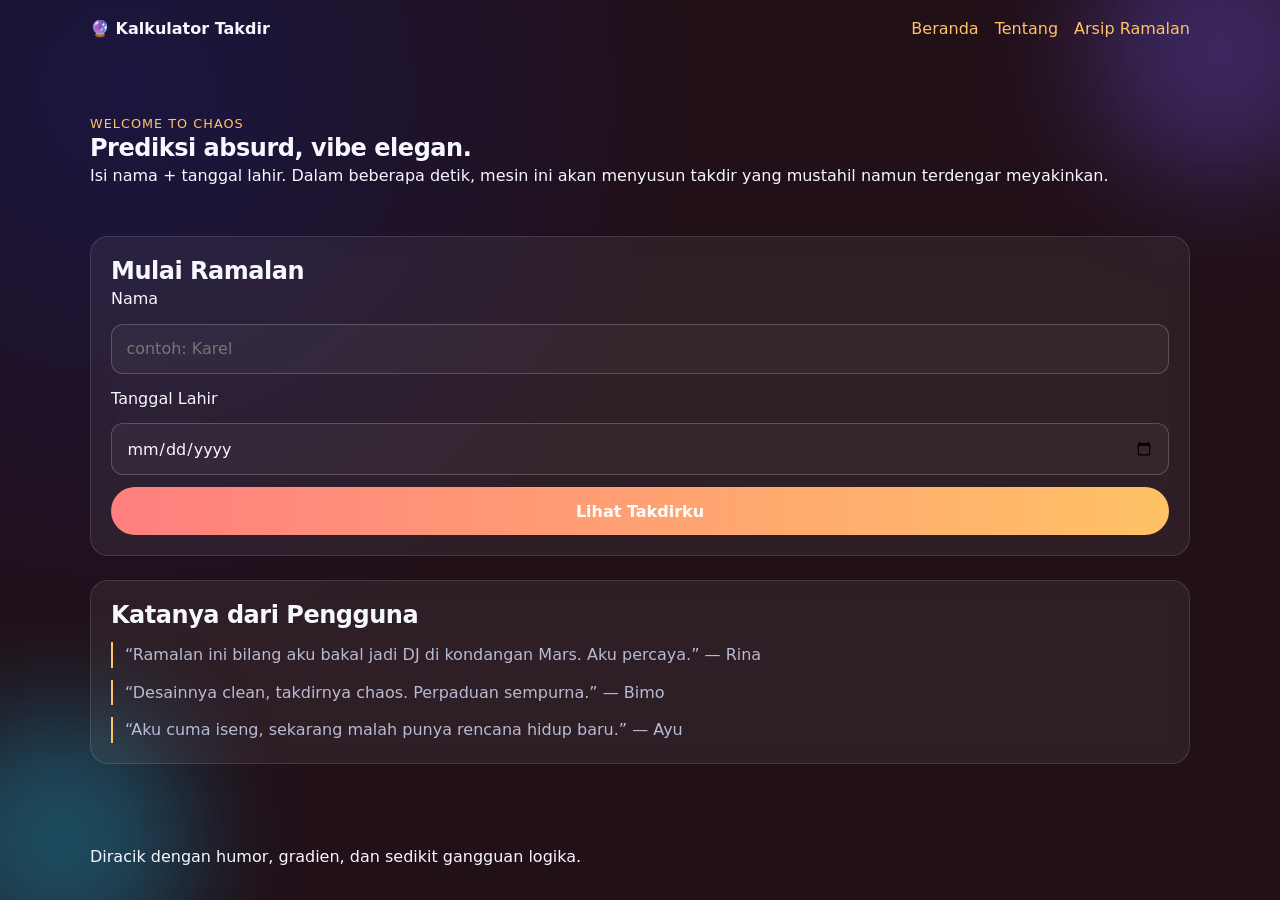
==== index.html @ c01f161c "feat: scaffold kalkulator takdir website with 30 handcrafted files" ====
<!doctype html>
<html lang="id">
  <head>
    <meta charset="UTF-8" />
    <meta name="viewport" content="width=device-width, initial-scale=1.0" />
    <title>Kalkulator Takdir — Ramalan Absurd yang Aneh Tapi Menyenangkan</title>
    <meta
      name="description"
      content="Masukkan nama dan tanggal lahir, lalu biarkan mesin takdir absurd menebak masa depanmu dengan tingkat kekonyolan maksimal."
    />
    <link rel="stylesheet" href="assets/css/reset.css" />
    <link rel="stylesheet" href="assets/css/base.css" />
    <link rel="stylesheet" href="assets/css/layout.css" />
    <link rel="stylesheet" href="assets/css/components.css" />
    <link rel="stylesheet" href="assets/css/animations.css" />
    <link rel="stylesheet" href="assets/css/themes.css" />
  </head>
  <body>
    <div class="bg-orb bg-orb--one" aria-hidden="true"></div>
    <div class="bg-orb bg-orb--two" aria-hidden="true"></div>

    <header class="site-header">
      <div class="container">
        <div class="brand">🔮 Kalkulator Takdir</div>
        <nav class="site-nav">
          <a href="index.html">Beranda</a>
          <a href="pages/tentang.html">Tentang</a>
          <a href="pages/arsip.html">Arsip Ramalan</a>
        </nav>
      </div>
    </header>

    <main class="container">
      <section class="hero" id="hero">
        <p class="eyebrow">Welcome to Chaos</p>
        <h1>Prediksi absurd, vibe elegan.</h1>
        <p>
          Isi nama + tanggal lahir. Dalam beberapa detik, mesin ini akan menyusun takdir yang mustahil
          namun terdengar meyakinkan.
        </p>
      </section>

      <section class="card form-card" id="ramal-form-section">
        <h2>Mulai Ramalan</h2>
        <form id="destiny-form" autocomplete="off">
          <label for="name">Nama</label>
          <input id="name" name="name" type="text" placeholder="contoh: Karel" required />

          <label for="birthdate">Tanggal Lahir</label>
          <input id="birthdate" name="birthdate" type="date" required />

          <button type="submit" class="btn">Lihat Takdirku</button>
        </form>
      </section>

      <section class="card result-card hidden" id="result" aria-live="polite">
        <h2>Hasil Ramalanmu</h2>
        <blockquote id="prediction">Menunggu energi kosmik...</blockquote>
        <div class="result-meta" id="result-meta"></div>
        <div class="actions">
          <button id="reroll" class="btn btn--ghost">Acak Lagi</button>
          <button id="copy" class="btn btn--ghost">Salin Hasil</button>
        </div>
      </section>

      <section class="card" id="testimonial-section">
        <h2>Katanya dari Pengguna</h2>
        <ul id="testimonials" class="testimonial-list"></ul>
      </section>
    </main>

    <footer class="site-footer">
      <div class="container">
        <p>Diracik dengan humor, gradien, dan sedikit gangguan logika.</p>
      </div>
    </footer>

    <script src="assets/js/destiny-engine.js" defer></script>
    <script src="assets/js/form-handler.js" defer></script>
    <script src="assets/js/share.js" defer></script>
    <script src="assets/js/ui-effects.js" defer></script>
    <script src="assets/js/main.js" defer></script>
  </body>
</html>
---- assets/css/base.css ----
:root {
  --bg: #09090f;
  --panel: rgba(255,255,255,0.06);
  --text: #f7f8ff;
  --muted: #b8bbd4;
  --accent: #9c7cff;
  --accent-2: #4dd9ff;
}

body {
  font-family: Inter, ui-sans-serif, system-ui, -apple-system, Segoe UI, Roboto, sans-serif;
  background: radial-gradient(circle at 10% 10%, #1b1640 0%, var(--bg) 40%);
  color: var(--text);
  line-height: 1.6;
}

h1, h2 { letter-spacing: -0.02em; line-height: 1.2; }
a { color: var(--accent-2); text-decoration: none; }
a:hover { text-decoration: underline; }
.hidden { display: none; }
---- assets/css/layout.css ----
.container { width: min(1100px, 92vw); margin: 0 auto; }
.site-header, .site-footer { padding: 1rem 0; }
.site-header .container, .site-footer .container {
  display: flex;
  justify-content: space-between;
  align-items: center;
}
.site-nav { display: flex; gap: 1rem; }
main.container { padding: 2rem 0 4rem; display: grid; gap: 1.5rem; }
.hero { padding: 1.5rem 0; }
.prose { padding: 3rem 0; max-width: 72ch; }
---- assets/css/components.css ----
.brand { font-weight: 700; }
.eyebrow { color: var(--accent-2); text-transform: uppercase; font-size: 0.8rem; letter-spacing: 0.08em; }
.card {
  background: var(--panel);
  border: 1px solid rgba(255,255,255,0.12);
  border-radius: 18px;
  padding: 1.25rem;
  backdrop-filter: blur(10px);
}
#destiny-form { display: grid; gap: 0.75rem; }
input {
  border-radius: 12px;
  border: 1px solid rgba(255,255,255,0.2);
  background: rgba(255,255,255,0.04);
  color: var(--text);
  padding: 0.7rem 0.9rem;
}
.btn {
  border: none;
  border-radius: 999px;
  background: linear-gradient(90deg, var(--accent), var(--accent-2));
  color: #fff;
  font-weight: 700;
  padding: 0.7rem 1rem;
  cursor: pointer;
}
.btn--ghost { background: rgba(255,255,255,0.12); }
.actions { display: flex; gap: 0.7rem; margin-top: 1rem; flex-wrap: wrap; }
blockquote { font-size: 1.25rem; margin-top: 0.6rem; }
.testimonial-list { list-style: none; display: grid; gap: 0.75rem; margin-top: 0.75rem; }
.testimonial-list li { border-left: 2px solid var(--accent-2); padding-left: 0.75rem; color: var(--muted); }
---- assets/css/animations.css ----
@keyframes fadeUp {
  from { opacity: 0; transform: translateY(8px); }
  to { opacity: 1; transform: translateY(0); }
}
.card, .hero { animation: fadeUp .45s ease both; }

.bg-orb {
  width: 260px;
  height: 260px;
  border-radius: 50%;
  position: fixed;
  filter: blur(60px);
  opacity: .32;
  z-index: -1;
}
.bg-orb--one { background: #7a5dff; top: -80px; right: -70px; }
.bg-orb--two { background: #16d2ff; left: -70px; bottom: -70px; }
---- assets/css/themes.css ----
:root[data-theme="sunrise"] {
  --bg: #211018;
  --accent: #ff7f7f;
  --accent-2: #ffc266;
}

:root[data-theme="ocean"] {
  --bg: #041723;
  --accent: #3a8dff;
  --accent-2: #22d4be;
}
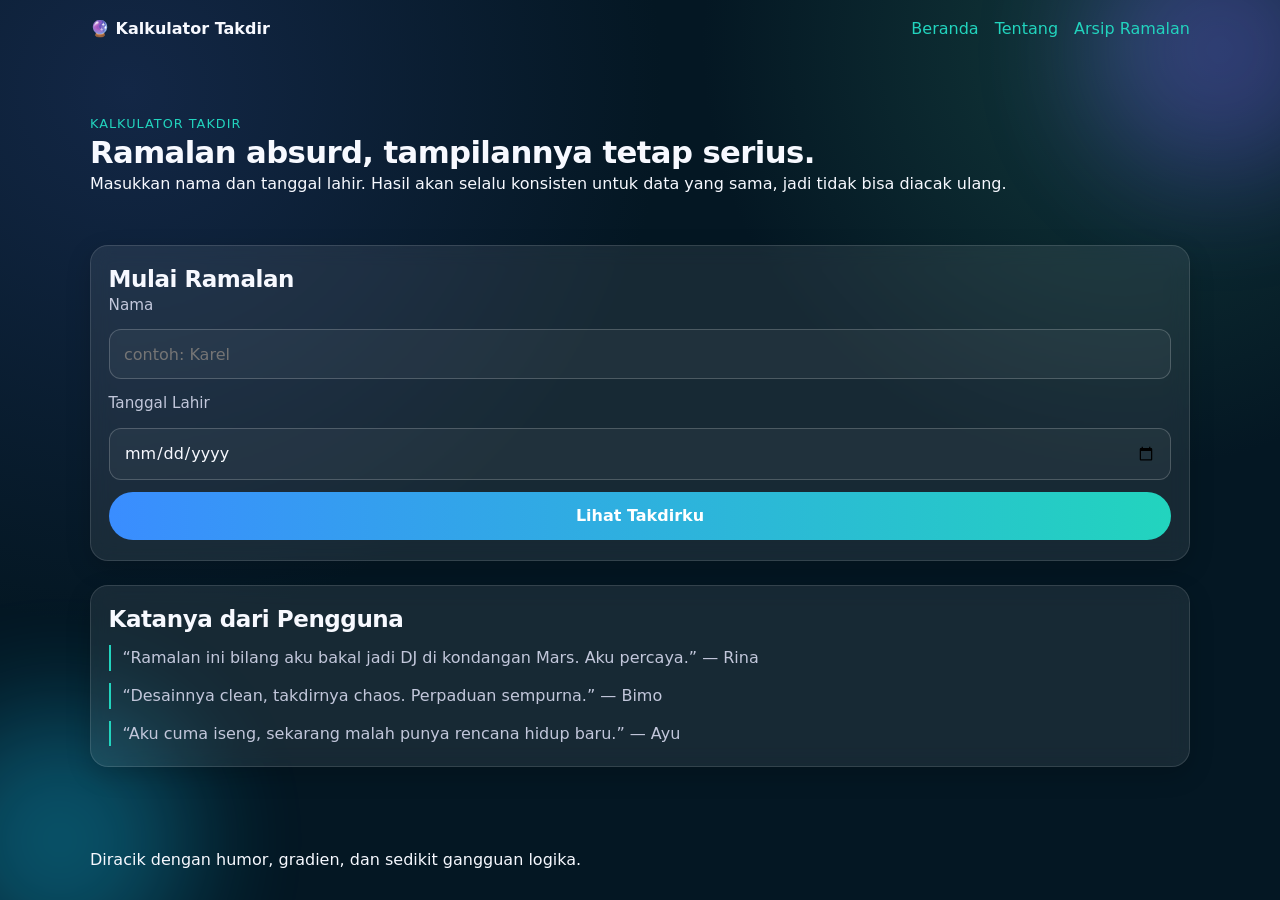
==== commit 33fb419d: "fix: mobile-friendly UI and deterministic single-result flow" ====
--- a/index.html
+++ b/index.html
@@ -32,11 +32,11 @@
 
     <main class="container">
       <section class="hero" id="hero">
-        <p class="eyebrow">Welcome to Chaos</p>
-        <h1>Prediksi absurd, vibe elegan.</h1>
+        <p class="eyebrow">Kalkulator Takdir</p>
+        <h1>Ramalan absurd, tampilannya tetap serius.</h1>
         <p>
-          Isi nama + tanggal lahir. Dalam beberapa detik, mesin ini akan menyusun takdir yang mustahil
-          namun terdengar meyakinkan.
+          Masukkan nama dan tanggal lahir. Hasil akan selalu konsisten untuk data yang sama, jadi tidak
+          bisa diacak ulang.
         </p>
       </section>
 
@@ -58,7 +58,6 @@
         <blockquote id="prediction">Menunggu energi kosmik...</blockquote>
         <div class="result-meta" id="result-meta"></div>
         <div class="actions">
-          <button id="reroll" class="btn btn--ghost">Acak Lagi</button>
           <button id="copy" class="btn btn--ghost">Salin Hasil</button>
         </div>
       </section>
--- a/assets/css/base.css
+++ b/assets/css/base.css
@@ -1,20 +1,25 @@
 :root {
-  --bg: #09090f;
-  --panel: rgba(255,255,255,0.06);
-  --text: #f7f8ff;
-  --muted: #b8bbd4;
-  --accent: #9c7cff;
-  --accent-2: #4dd9ff;
+  --bg: #08111f;
+  --panel: rgba(255,255,255,0.08);
+  --text: #f7f9ff;
+  --muted: #c2c7db;
+  --accent: #5f8bff;
+  --accent-2: #3bc8b4;
 }
 
 body {
   font-family: Inter, ui-sans-serif, system-ui, -apple-system, Segoe UI, Roboto, sans-serif;
-  background: radial-gradient(circle at 10% 10%, #1b1640 0%, var(--bg) 40%);
+  background:
+    radial-gradient(circle at 10% 10%, #132746 0%, transparent 38%),
+    radial-gradient(circle at 88% 5%, #12383a 0%, transparent 30%),
+    var(--bg);
   color: var(--text);
   line-height: 1.6;
 }
 
 h1, h2 { letter-spacing: -0.02em; line-height: 1.2; }
+h1 { font-size: clamp(1.7rem, 2.4vw, 2.6rem); }
+h2 { font-size: clamp(1.25rem, 1.8vw, 1.6rem); }
 a { color: var(--accent-2); text-decoration: none; }
 a:hover { text-decoration: underline; }
 .hidden { display: none; }
--- a/assets/css/layout.css
+++ b/assets/css/layout.css
@@ -9,3 +9,26 @@
 main.container { padding: 2rem 0 4rem; display: grid; gap: 1.5rem; }
 .hero { padding: 1.5rem 0; }
 .prose { padding: 3rem 0; max-width: 72ch; }
+
+@media (max-width: 720px) {
+  .site-header .container,
+  .site-footer .container {
+    flex-direction: column;
+    align-items: flex-start;
+    gap: 0.75rem;
+  }
+
+  .site-nav {
+    flex-wrap: wrap;
+    gap: 0.6rem 1rem;
+  }
+
+  main.container {
+    padding-top: 1.25rem;
+    gap: 1rem;
+  }
+
+  .hero {
+    padding: 0.75rem 0;
+  }
+}
--- a/assets/css/components.css
+++ b/assets/css/components.css
@@ -4,10 +4,12 @@
   background: var(--panel);
   border: 1px solid rgba(255,255,255,0.12);
   border-radius: 18px;
-  padding: 1.25rem;
+  padding: 1.25rem 1.1rem;
   backdrop-filter: blur(10px);
+  box-shadow: 0 8px 24px rgba(0, 0, 0, 0.18);
 }
 #destiny-form { display: grid; gap: 0.75rem; }
+label { font-size: 0.95rem; color: var(--muted); }
 input {
   border-radius: 12px;
   border: 1px solid rgba(255,255,255,0.2);
@@ -29,3 +31,10 @@
 blockquote { font-size: 1.25rem; margin-top: 0.6rem; }
 .testimonial-list { list-style: none; display: grid; gap: 0.75rem; margin-top: 0.75rem; }
 .testimonial-list li { border-left: 2px solid var(--accent-2); padding-left: 0.75rem; color: var(--muted); }
+
+@media (max-width: 720px) {
+  .card { border-radius: 14px; }
+  .btn { width: 100%; text-align: center; }
+  .actions { flex-direction: column; }
+  blockquote { font-size: 1.05rem; }
+}
